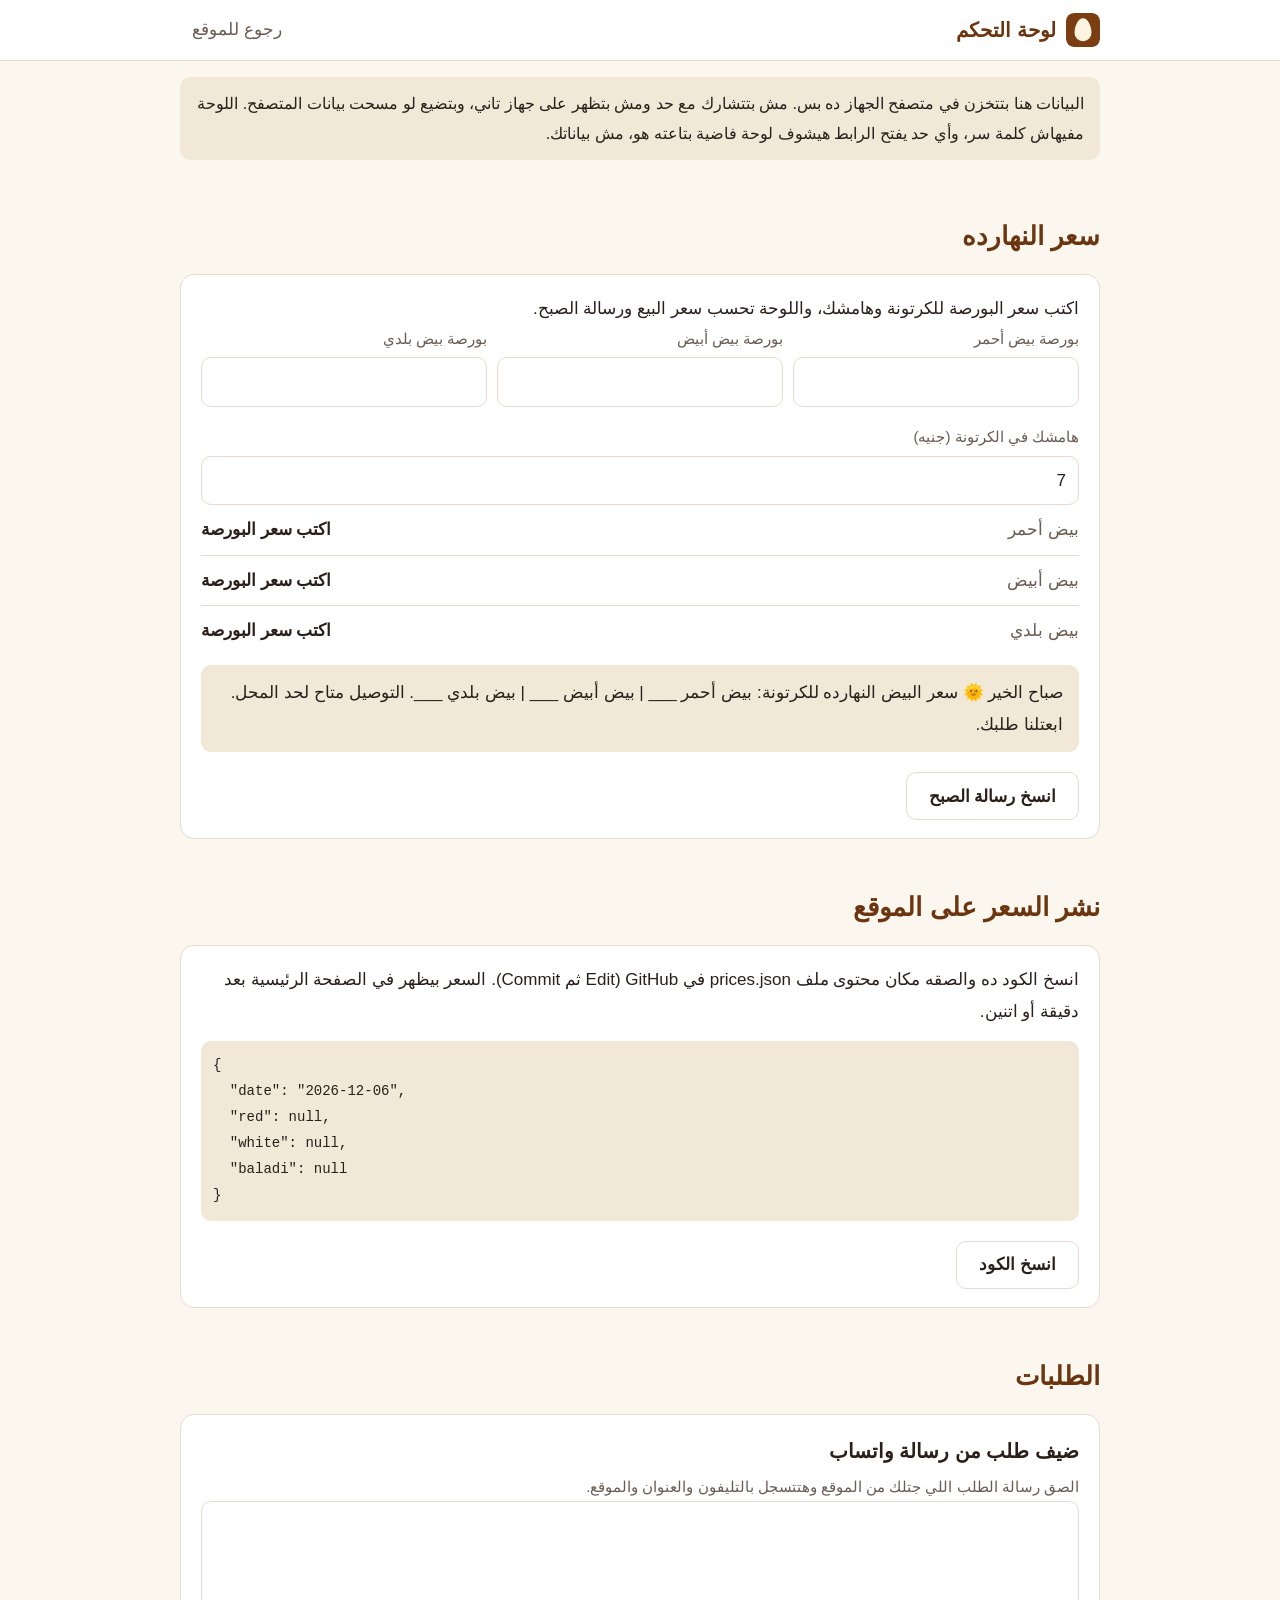
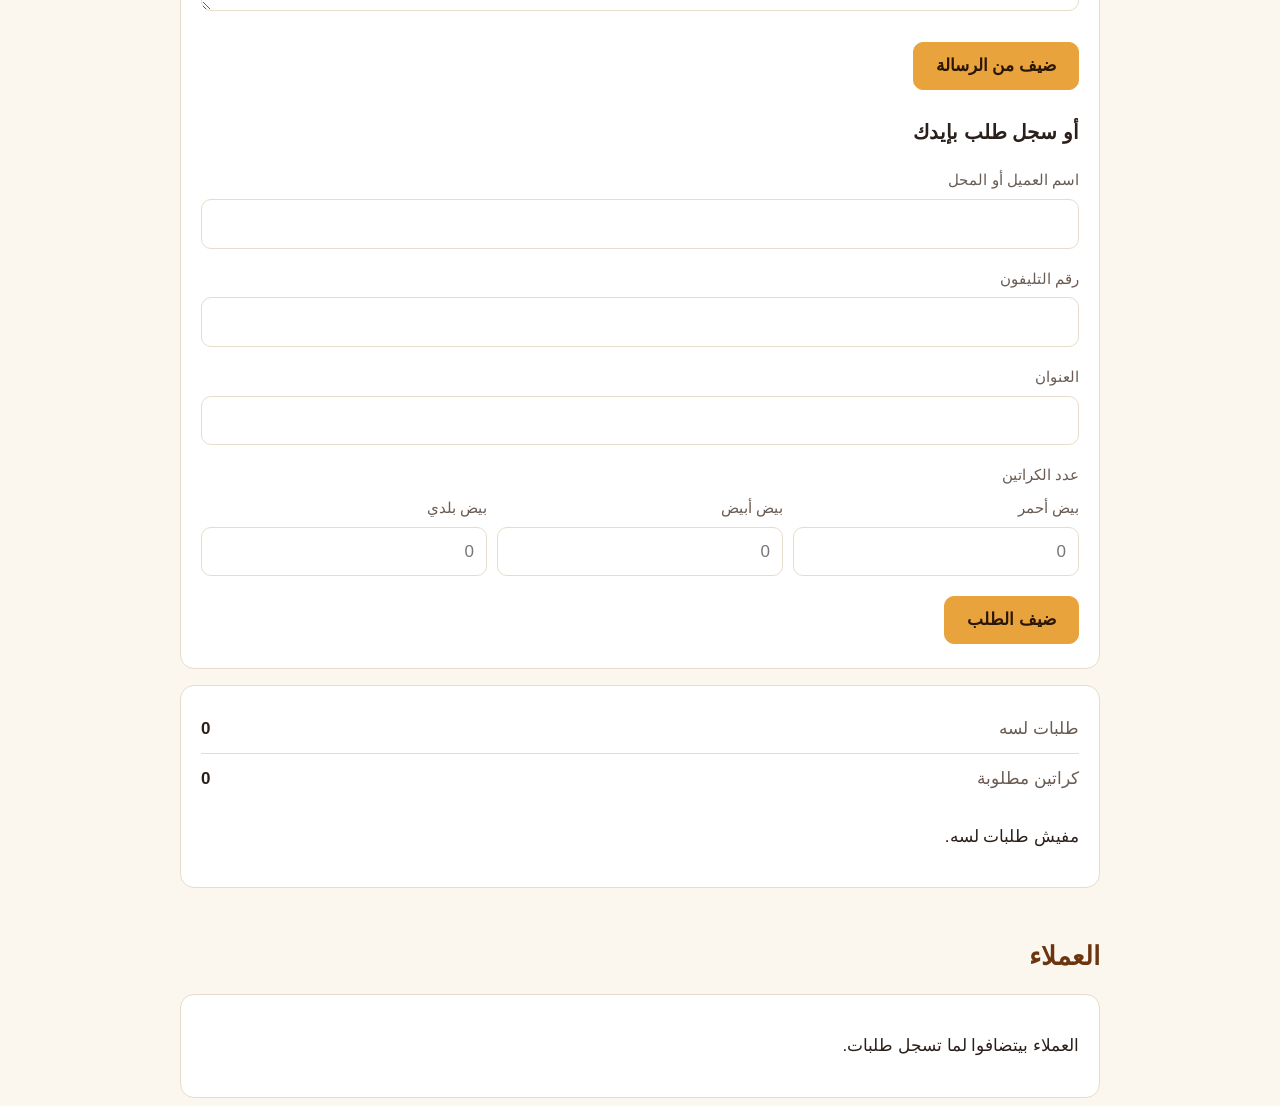
==== dashboard.html @ 5f7c8ff2 "Add files via upload" ====
<!doctype html>
<html lang="ar" dir="rtl"><head><meta charset="utf-8"><meta name="viewport" content="width=device-width,initial-scale=1">
<title>لوحة التحكم | بيض أبو نبهان</title><meta name="description" content="لوحة تحكم"><meta name="robots" content="noindex,nofollow"><meta name="theme-color" content="#6b3510">
<link rel="icon" href="favicon.svg" type="image/svg+xml">
<link rel="stylesheet" href="style.css"></head><body><div class="top"><div class="wrap"><a class="brand" href="index.html"><img src="favicon.svg" alt="" width="34" height="34">لوحة التحكم</a><nav><a href="index.html">رجوع للموقع</a></nav></div></div>
<main class="wrap"><div class="warn">البيانات هنا بتتخزن في متصفح الجهاز ده بس. مش بتتشارك مع حد ومش بتظهر على جهاز تاني، وبتضيع لو مسحت بيانات المتصفح. اللوحة مفيهاش كلمة سر، وأي حد يفتح الرابط هيشوف لوحة فاضية بتاعته هو، مش بياناتك. <span id="storage"></span></div>
<div id="dash">
<section><h2>سعر النهارده</h2><div class="panel"><p style="margin:0">اكتب سعر البورصة للكرتونة وهامشك، واللوحة تحسب سعر البيع ورسالة الصبح.</p>
<div class="grid3"><div><label for="b_red">بورصة بيض أحمر</label><input type="number" id="b_red" inputmode="numeric"></div><div><label for="b_white">بورصة بيض أبيض</label><input type="number" id="b_white" inputmode="numeric"></div><div><label for="b_baladi">بورصة بيض بلدي</label><input type="number" id="b_baladi" inputmode="numeric"></div></div>
<label for="margin">هامشك في الكرتونة (جنيه)</label><input type="number" id="margin" inputmode="numeric">
<dl id="sell"></dl><div class="msg" id="morning"></div><div class="btns"><button class="btn" id="copymorning">انسخ رسالة الصبح</button></div></div></section>
<section><h2>نشر السعر على الموقع</h2><div class="panel"><p style="margin:0">انسخ الكود ده والصقه مكان محتوى ملف <bdi>prices.json</bdi> في GitHub (Edit ثم Commit). السعر بيظهر في الصفحة الرئيسية بعد دقيقة أو اتنين.</p><pre id="pjson"></pre><div class="btns"><button class="btn" id="copyjson">انسخ الكود</button></div></div></section>
<section><h2>الطلبات</h2><div class="panel"><h3 style="margin:0 0 4px">ضيف طلب من رسالة واتساب</h3><p class="note" style="margin-top:0">الصق رسالة الطلب اللي جتلك من الموقع وهتتسجل بالتليفون والعنوان والموقع.</p>
<textarea id="paste" aria-label="رسالة الطلب"></textarea><div class="btns"><button class="btn primary" id="parse">ضيف من الرسالة</button></div><p class="status" id="parsestatus" role="status"></p>
<h3 style="margin:24px 0 0">أو سجل طلب بإيدك</h3><label for="o_customer">اسم العميل أو المحل</label><input type="text" id="o_customer"><label for="o_phone">رقم التليفون</label><input type="tel" id="o_phone" inputmode="tel"><label for="o_address">العنوان</label><input type="text" id="o_address">
<label>عدد الكراتين</label><div class="grid3"><div><label for="oq_red">بيض أحمر</label><input type="number" id="oq_red" min="0" inputmode="numeric" placeholder="0"></div><div><label for="oq_white">بيض أبيض</label><input type="number" id="oq_white" min="0" inputmode="numeric" placeholder="0"></div><div><label for="oq_baladi">بيض بلدي</label><input type="number" id="oq_baladi" min="0" inputmode="numeric" placeholder="0"></div></div><div class="btns"><button class="btn primary" id="addorder">ضيف الطلب</button></div><p class="status" id="addstatus" role="status"></p></div>
<div class="panel" style="margin-top:16px"><dl id="stats"></dl><div id="orders"></div></div></section>
<section><h2>العملاء</h2><div class="panel"><dl id="customers"></dl></div></section></div></main><script src="photos.js"></script><script src="site.js"></script></body></html>
---- style.css ----
:root{--brown:#6b3510;--brown2:#8a4a1a;--amber:#e8a33d;--cream:#fbf6ee;--sand:#f2e8d8;--ink:#2a1f1a;--ink2:#6a5b52;--line:#e6dccb;--green:#1f7a4d;}
*{box-sizing:border-box}
html{scroll-behavior:smooth}
body{margin:0;font-family:"Segoe UI",Tahoma,"Noto Naskh Arabic","Noto Sans Arabic",Arial,sans-serif;color:var(--ink);background:var(--cream);line-height:1.85;font-size:17px;-webkit-text-size-adjust:100%}
a{color:var(--brown2)}
.wrap{max-width:960px;margin:0 auto;padding:0 20px}
.top{background:#fff;border-bottom:1px solid var(--line);position:sticky;top:0;z-index:5}
.top .wrap{display:flex;align-items:center;justify-content:space-between;gap:12px;min-height:60px}
.brand{display:flex;align-items:center;gap:10px;font-weight:700;font-size:20px;color:var(--brown);text-decoration:none}
.brand img{width:34px;height:34px;border-radius:8px}
.top nav{display:flex;gap:4px}
.top nav a{padding:0 12px;min-height:44px;display:inline-flex;align-items:center;color:var(--ink2);text-decoration:none;border-radius:8px}
.top nav a[aria-current="page"]{color:var(--brown);background:var(--sand);font-weight:600}
.hero{position:relative;color:#fff;background:#3a1d08 center/cover no-repeat}
.hero:before{content:"";position:absolute;inset:0;background:linear-gradient(180deg,rgba(40,18,4,.55),rgba(40,18,4,.82))}
.hero .wrap{position:relative;padding:56px 20px 48px}
.hero h1{font-size:clamp(32px,7vw,52px);line-height:1.25;margin:0 0 10px}
.hero p{font-size:19px;margin:0 0 6px;max-width:560px;color:#fff4e0}
.hero .where{color:var(--amber);font-weight:600}
.btns{display:flex;gap:12px;flex-wrap:wrap;margin:20px 0 0}
.btn{display:inline-flex;align-items:center;justify-content:center;min-height:48px;padding:0 22px;border:1px solid var(--line);border-radius:10px;background:#fff;color:var(--ink);text-decoration:none;font:inherit;font-weight:600;cursor:pointer}
.btn.primary{background:var(--amber);border-color:var(--amber);color:#2a1604}
.btn.green{background:var(--green);border-color:var(--green);color:#fff}
.btn.ghost{background:transparent;color:#fff;border-color:rgba(255,255,255,.7)}
.btn.sm{min-height:38px;padding:0 14px;font-size:15px;font-weight:500}
section{padding:36px 0 8px}
h2{font-size:26px;margin:0 0 14px;color:var(--brown)}
.trust{display:grid;grid-template-columns:repeat(auto-fit,minmax(200px,1fr));gap:12px;list-style:none;margin:-28px 0 0;padding:0;position:relative}
.trust li{background:#fff;border:1px solid var(--line);border-radius:12px;padding:14px 16px;font-weight:600;color:var(--brown);box-shadow:0 2px 8px rgba(80,40,10,.06)}
.trust li small{display:block;font-weight:400;color:var(--ink2);font-size:15px}
.cards{display:grid;grid-template-columns:repeat(auto-fit,minmax(260px,1fr));gap:18px}
.card{background:#fff;border:1px solid var(--line);border-radius:14px;overflow:hidden}
.card img{display:block;width:100%;aspect-ratio:4/3;object-fit:cover;background:var(--sand)}
.card div{padding:14px 16px 16px}
.card b{display:block;font-size:20px;color:var(--brown)}
.card span{color:var(--ink2)}
.today{background:#fff;border:2px solid var(--amber);border-radius:14px;padding:16px 18px;margin-top:24px}
.today h2{font-size:22px;margin-bottom:6px}
.price{color:var(--green);font-weight:700}
.row{display:flex;gap:16px;justify-content:space-between;border-bottom:1px solid var(--line);padding:9px 0}
.row:last-child{border-bottom:0}
dl{margin:0}dt{color:var(--ink2)}dd{margin:0;font-weight:600;text-align:start}
.panel{background:#fff;border:1px solid var(--line);border-radius:14px;padding:18px 20px}
.note{color:var(--ink2);font-size:15px;margin:8px 0 0}
label{display:block;margin:16px 0 5px;color:var(--ink2);font-size:15px}
input[type=text],input[type=tel],input[type=number],textarea{width:100%;min-height:48px;padding:8px 12px;border:1px solid var(--line);border-radius:10px;font:inherit;background:#fff;color:var(--ink)}
textarea{min-height:110px}
input:focus,textarea:focus,.btn:focus-visible,a:focus-visible{outline:3px solid var(--amber);outline-offset:1px}
.grid3{display:grid;grid-template-columns:repeat(3,1fr);gap:10px}
.grid3 label{margin-top:0}
.status{font-size:15px;color:var(--ink2);margin:6px 0 0}
.warn{background:var(--sand);padding:12px 16px;border-radius:10px;margin:16px 0;font-size:16px}
.msg{background:var(--sand);padding:12px 16px;border-radius:10px;white-space:pre-wrap;margin:10px 0}
.order{border-bottom:1px solid var(--line);padding:12px 0}
.order.done{opacity:.55}
.order .meta{color:var(--ink2);font-size:15px}
pre{direction:ltr;text-align:left;background:var(--sand);padding:12px;border-radius:10px;overflow:auto;font-size:14px}
footer{background:var(--brown);color:#f6e8d2;margin-top:48px;padding:32px 0 24px}
footer h3{color:#fff;margin:0 0 8px;font-size:20px}
footer .cols{display:grid;grid-template-columns:repeat(auto-fit,minmax(220px,1fr));gap:18px}
footer a{color:var(--amber)}
footer small{display:block;margin-top:20px;color:#d8c4a6}
@media(max-width:560px){.grid3{grid-template-columns:1fr}.top nav a{padding:0 8px}.hero .wrap{padding:40px 20px 40px}}
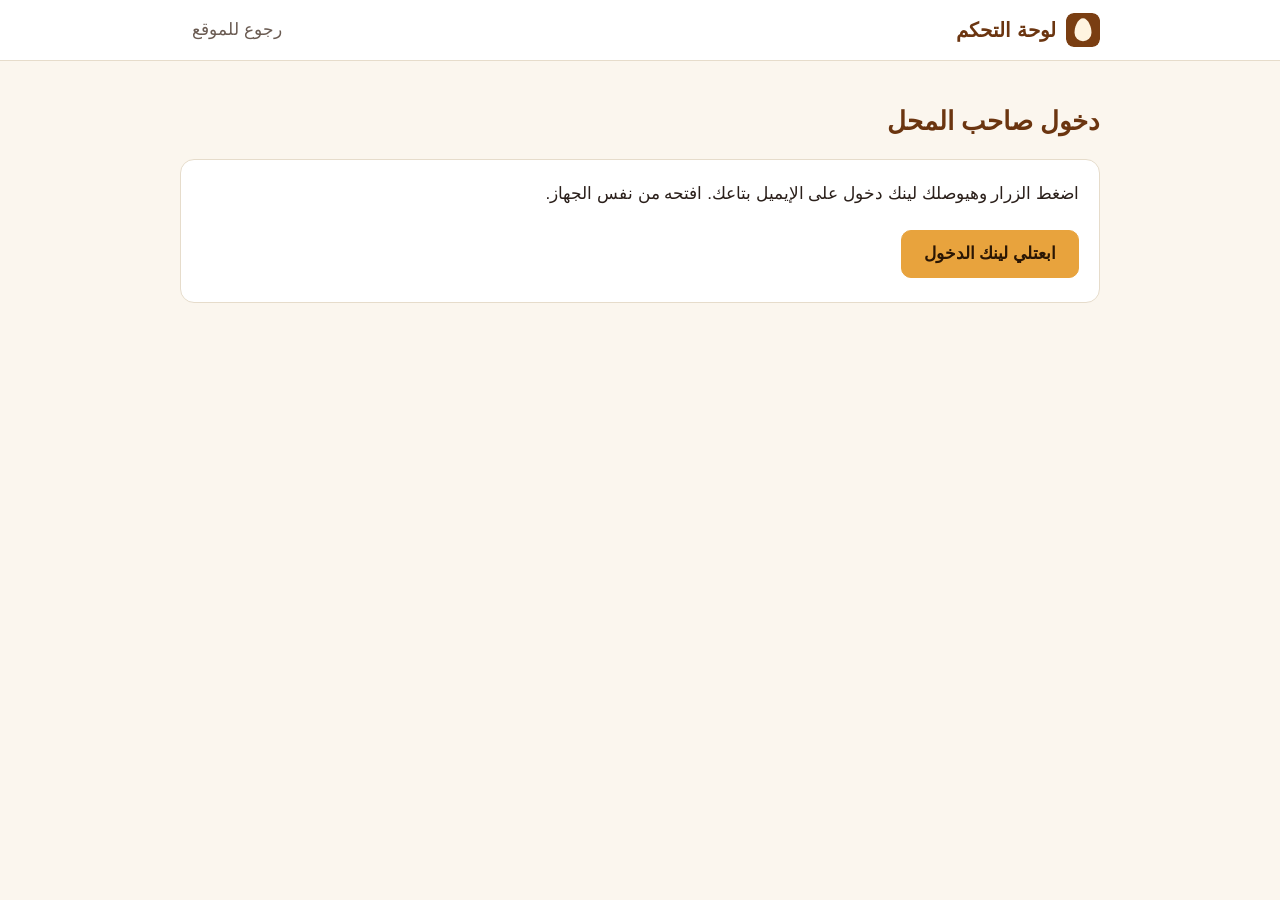
==== commit 085856ac: "Add files via upload" ====
--- a/dashboard.html
+++ b/dashboard.html
@@ -3,16 +3,14 @@
 <title>لوحة التحكم | بيض أبو نبهان</title><meta name="description" content="لوحة تحكم"><meta name="robots" content="noindex,nofollow"><meta name="theme-color" content="#6b3510">
 <link rel="icon" href="favicon.svg" type="image/svg+xml">
 <link rel="stylesheet" href="style.css"></head><body><div class="top"><div class="wrap"><a class="brand" href="index.html"><img src="favicon.svg" alt="" width="34" height="34">لوحة التحكم</a><nav><a href="index.html">رجوع للموقع</a></nav></div></div>
-<main class="wrap"><div class="warn">البيانات هنا بتتخزن في متصفح الجهاز ده بس. مش بتتشارك مع حد ومش بتظهر على جهاز تاني، وبتضيع لو مسحت بيانات المتصفح. اللوحة مفيهاش كلمة سر، وأي حد يفتح الرابط هيشوف لوحة فاضية بتاعته هو، مش بياناتك. <span id="storage"></span></div>
-<div id="dash">
-<section><h2>سعر النهارده</h2><div class="panel"><p style="margin:0">اكتب سعر البورصة للكرتونة وهامشك، واللوحة تحسب سعر البيع ورسالة الصبح.</p>
+<main class="wrap">
+<section id="login" hidden><h2>دخول صاحب المحل</h2><div class="panel"><p style="margin:0">اضغط الزرار وهيوصلك لينك دخول على الإيميل بتاعك. افتحه من نفس الجهاز.</p><div class="btns"><button class="btn primary" id="sendlink">ابعتلي لينك الدخول</button></div><p class="status" id="loginstatus" role="status"></p></div></section>
+<div id="dash" hidden>
+<div class="btns" style="justify-content:flex-start"><button class="btn sm" id="logout">خروج</button></div>
+<section><h2>سعر النهارده</h2><div class="panel"><p style="margin:0">اكتب سعر البورصة للكرتونة وهامشك. اللوحة تحسب سعر البيع، وزرار النشر بيظهره في الصفحة الرئيسية على طول.</p>
 <div class="grid3"><div><label for="b_red">بورصة بيض أحمر</label><input type="number" id="b_red" inputmode="numeric"></div><div><label for="b_white">بورصة بيض أبيض</label><input type="number" id="b_white" inputmode="numeric"></div><div><label for="b_baladi">بورصة بيض بلدي</label><input type="number" id="b_baladi" inputmode="numeric"></div></div>
 <label for="margin">هامشك في الكرتونة (جنيه)</label><input type="number" id="margin" inputmode="numeric">
-<dl id="sell"></dl><div class="msg" id="morning"></div><div class="btns"><button class="btn" id="copymorning">انسخ رسالة الصبح</button></div></div></section>
-<section><h2>نشر السعر على الموقع</h2><div class="panel"><p style="margin:0">انسخ الكود ده والصقه مكان محتوى ملف <bdi>prices.json</bdi> في GitHub (Edit ثم Commit). السعر بيظهر في الصفحة الرئيسية بعد دقيقة أو اتنين.</p><pre id="pjson"></pre><div class="btns"><button class="btn" id="copyjson">انسخ الكود</button></div></div></section>
-<section><h2>الطلبات</h2><div class="panel"><h3 style="margin:0 0 4px">ضيف طلب من رسالة واتساب</h3><p class="note" style="margin-top:0">الصق رسالة الطلب اللي جتلك من الموقع وهتتسجل بالتليفون والعنوان والموقع.</p>
-<textarea id="paste" aria-label="رسالة الطلب"></textarea><div class="btns"><button class="btn primary" id="parse">ضيف من الرسالة</button></div><p class="status" id="parsestatus" role="status"></p>
-<h3 style="margin:24px 0 0">أو سجل طلب بإيدك</h3><label for="o_customer">اسم العميل أو المحل</label><input type="text" id="o_customer"><label for="o_phone">رقم التليفون</label><input type="tel" id="o_phone" inputmode="tel"><label for="o_address">العنوان</label><input type="text" id="o_address">
-<label>عدد الكراتين</label><div class="grid3"><div><label for="oq_red">بيض أحمر</label><input type="number" id="oq_red" min="0" inputmode="numeric" placeholder="0"></div><div><label for="oq_white">بيض أبيض</label><input type="number" id="oq_white" min="0" inputmode="numeric" placeholder="0"></div><div><label for="oq_baladi">بيض بلدي</label><input type="number" id="oq_baladi" min="0" inputmode="numeric" placeholder="0"></div></div><div class="btns"><button class="btn primary" id="addorder">ضيف الطلب</button></div><p class="status" id="addstatus" role="status"></p></div>
-<div class="panel" style="margin-top:16px"><dl id="stats"></dl><div id="orders"></div></div></section>
-<section><h2>العملاء</h2><div class="panel"><dl id="customers"></dl></div></section></div></main><script src="photos.js"></script><script src="site.js"></script></body></html>+<dl id="sell"></dl><div class="msg" id="morning"></div><div class="btns"><button class="btn green" id="publish">انشر السعر على الموقع</button><button class="btn" id="copymorning">انسخ رسالة الصبح</button></div><p class="status" id="pubstatus" role="status"></p><p class="note" id="current"></p></div></section>
+<section><h2>الطلبات</h2><div class="panel"><dl id="stats"></dl><div id="orders"></div><div class="btns"><button class="btn sm" id="reload">حدّث</button></div></div></section>
+<section><h2>العملاء</h2><div class="panel"><dl id="customers"></dl></div></section></div></main>
+<script src="config.js"></script><script src="site.js"></script><script src="dash.js"></script></body></html>
--- a/style.css
+++ b/style.css
@@ -61,3 +61,5 @@
 footer a{color:var(--amber)}
 footer small{display:block;margin-top:20px;color:#d8c4a6}
 @media(max-width:560px){.grid3{grid-template-columns:1fr}.top nav a{padding:0 8px}.hero .wrap{padding:40px 20px 40px}}
+.status.ok{color:#1d7a46;font-weight:700}.status.err{color:#b3261e;font-weight:700}
+.btn[disabled]{opacity:.6;cursor:default}
